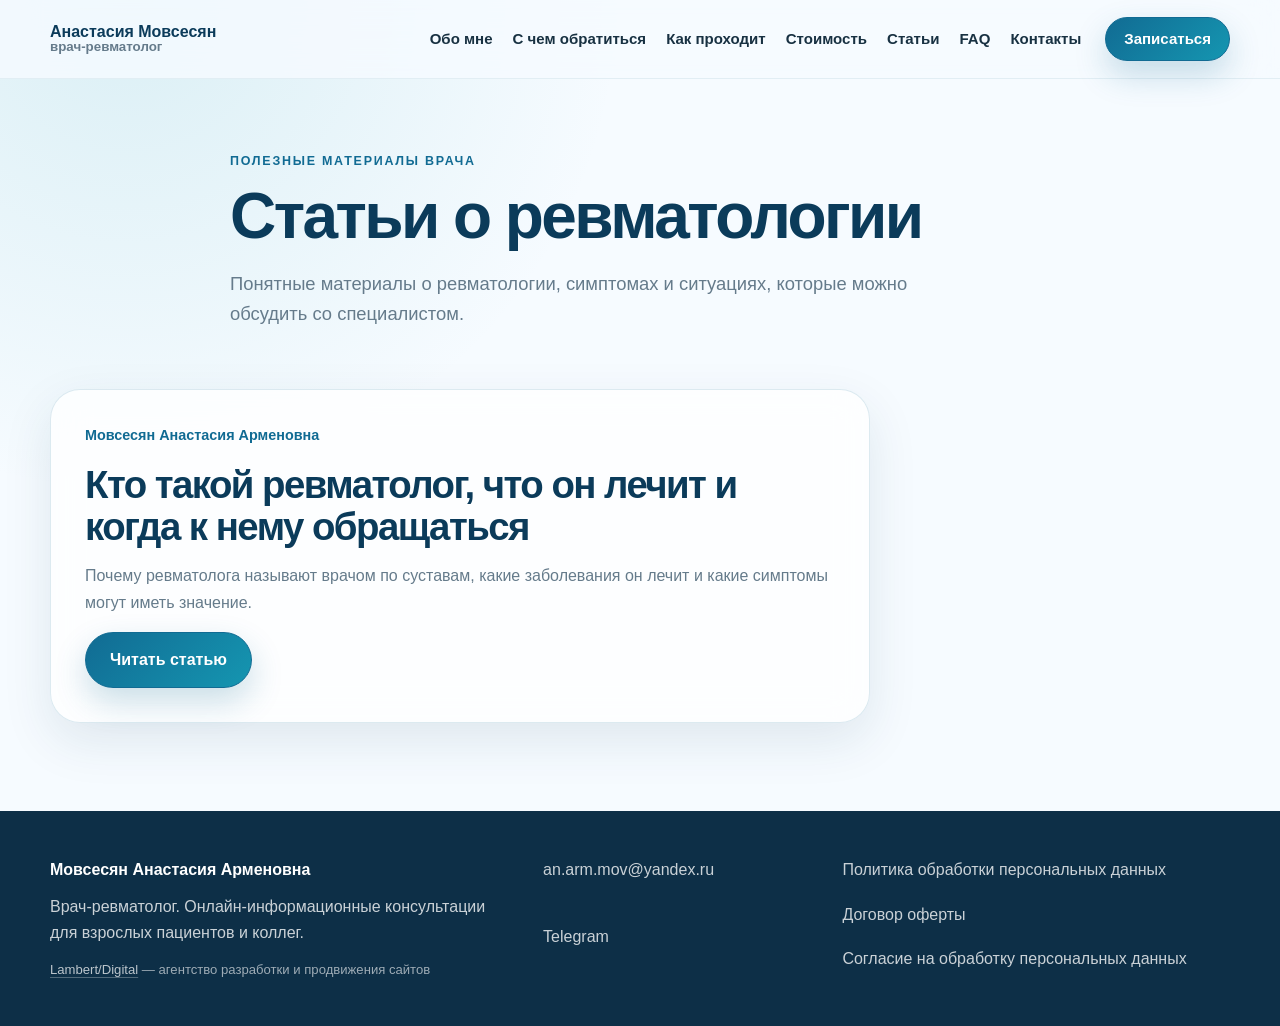
==== articles/index.html @ e56d2bd6 "Add image-free expert article section" ====
<!DOCTYPE html>
<html lang="ru"><head><meta charset="UTF-8">
<!-- Yandex.Metrika counter --><script>(function(m,e,t,r,i,k,a){m[i]=m[i]||function(){(m[i].a=m[i].a||[]).push(arguments)};m[i].l=1*new Date();for(var j=0;j<document.scripts.length;j++){if(document.scripts[j].src===r){return;}}k=e.createElement(t),a=e.getElementsByTagName(t)[0],k.async=1,k.src=r,a.parentNode.insertBefore(k,a);})(window,document,'script','https://mc.yandex.ru/metrika/tag.js?id=111388936','ym');ym(111388936,'init',{ssr:true,webvisor:true,clickmap:true,ecommerce:'dataLayer',referrer:document.referrer,url:location.href,accurateTrackBounce:true,trackLinks:true});</script><!-- /Yandex.Metrika counter -->
<meta name="viewport" content="width=device-width, initial-scale=1.0"><title>Статьи о ревматологии | Анастасия Мовсесян</title><meta name="description" content="Экспертные статьи врача-ревматолога Анастасии Мовсесян о ревматологии, заболеваниях и симптомах."><meta name="robots" content="index, follow, max-image-preview:large"><link rel="canonical" href="https://revmatolog-movsesyan.ru/articles/"><meta property="og:type" content="website"><meta property="og:url" content="https://revmatolog-movsesyan.ru/articles/"><meta property="og:title" content="Статьи о ревматологии"><meta property="og:description" content="Экспертные статьи врача-ревматолога Анастасии Мовсесян."><meta name="twitter:card" content="summary_large_image"><meta name="twitter:title" content="Статьи о ревматологии"><meta name="twitter:description" content="Экспертные статьи врача-ревматолога Анастасии Мовсесян."><link rel="icon" href="/assets/images/fav/favicon.ico" sizes="any"><meta name="theme-color" content="#0f3852"><link rel="stylesheet" href="/assets/styles/main.css"></head><body>
  <noscript><div><img src="https://mc.yandex.ru/watch/111388936" style="position:absolute; left:-9999px;" alt=""></div></noscript>
  <header class="header" data-header><div class="header__container container">
    <a class="header__brand" href="/" aria-label="На главную"><span>Анастасия Мовсесян</span><small>врач-ревматолог</small></a>
    <nav class="header__nav" data-menu aria-label="Основная навигация"><a href="/#about">Обо мне</a><a href="/#concerns">С чем обратиться</a><a href="/#process">Как проходит</a><a href="/#services">Стоимость</a><a href="/articles/">Статьи</a><a href="/#faq">FAQ</a><a href="#contacts">Контакты</a></nav>
    <a class="button button--small header__cta" href="/questionnaire.html">Записаться</a><button class="header__burger" type="button" data-menu-toggle aria-label="Открыть меню" aria-expanded="false"><span></span><span></span><span></span></button>
  </div></header>
<main class="main"><section class="articles-hero"><div class="container articles-hero__inner"><p class="eyebrow">Полезные материалы врача</p><h1>Статьи о ревматологии</h1><p class="articles-hero__lead">Понятные материалы о ревматологии, симптомах и ситуациях, которые можно обсудить со специалистом.</p></div></section><section class="articles-list"><div class="container"><article class="article-card card"><div class="article-card__content"><p class="article-card__author">Мовсесян Анастасия Арменовна</p><h2>Кто такой ревматолог, что он лечит и когда к нему обращаться</h2><p>Почему ревматолога называют врачом по суставам, какие заболевания он лечит и какие симптомы могут иметь значение.</p><a class="button" href="/articles/kto-takoy-revmatolog/">Читать статью</a></div></article></div></section></main>
  <footer class="footer" id="contacts"><div class="footer__container container"><div><a class="footer__brand" href="/">Мовсесян Анастасия Арменовна</a><p>Врач-ревматолог. Онлайн-информационные консультации для взрослых пациентов и коллег.</p><p class="footer__developer"><a href="https://lambert-digital.ru/" target="_blank" rel="noopener noreferrer">Lambert/Digital</a> — агентство разработки и продвижения сайтов</p></div><address><a href="mailto:an.arm.mov@yandex.ru">an.arm.mov@yandex.ru</a><a href="https://t.me/alter_ana" target="_blank" rel="noopener noreferrer">Telegram</a></address><nav><a href="/assets/docs/Политика_обработки_персональных_данных.docx" target="_blank" rel="noopener noreferrer">Политика обработки персональных данных</a><a href="/assets/docs/Оферта%20на%20онлайн-консультации.docx" target="_blank" rel="noopener noreferrer">Договор оферты</a><span>Согласие на обработку персональных данных</span></nav></div></footer>
  <script src="/assets/js/menu.js"></script><script src="/assets/js/animations.js"></script><script src="/assets/js/main.js"></script>
</body></html>
---- assets/styles/main.css ----
@import url("base/reset.css");
@import url("base/variables.css");
@import url("base/typography.css");
@import url("base/global.css");
@import url("base/utilities.css");
@import url("components/buttons.css");
@import url("components/cards.css");
@import url("components/badges.css");
@import url("components/accordion.css");
@import url("components/inputs.css");
@import url("components/animations.css");
@import url("layout/header.css");
@import url("layout/footer.css");
@import url("layout/hero.css");
@import url("layout/about.css");
@import url("layout/concerns.css");
@import url("layout/suitability.css");
@import url("layout/process.css");
@import url("layout/preparation.css");
@import url("layout/services.css");
@import url("layout/reviews.css");
@import url("layout/publications.css");
@import url("layout/faq.css");
@import url("layout/cta.css");
@import url("layout/form.css");
@import url("layout/legal.css");
@import url("pages/home.css");
@import url("pages/questionnaire.css");
@import url("pages/success.css");
@import url("responsive/media.css");

@import url("pages/articles.css");
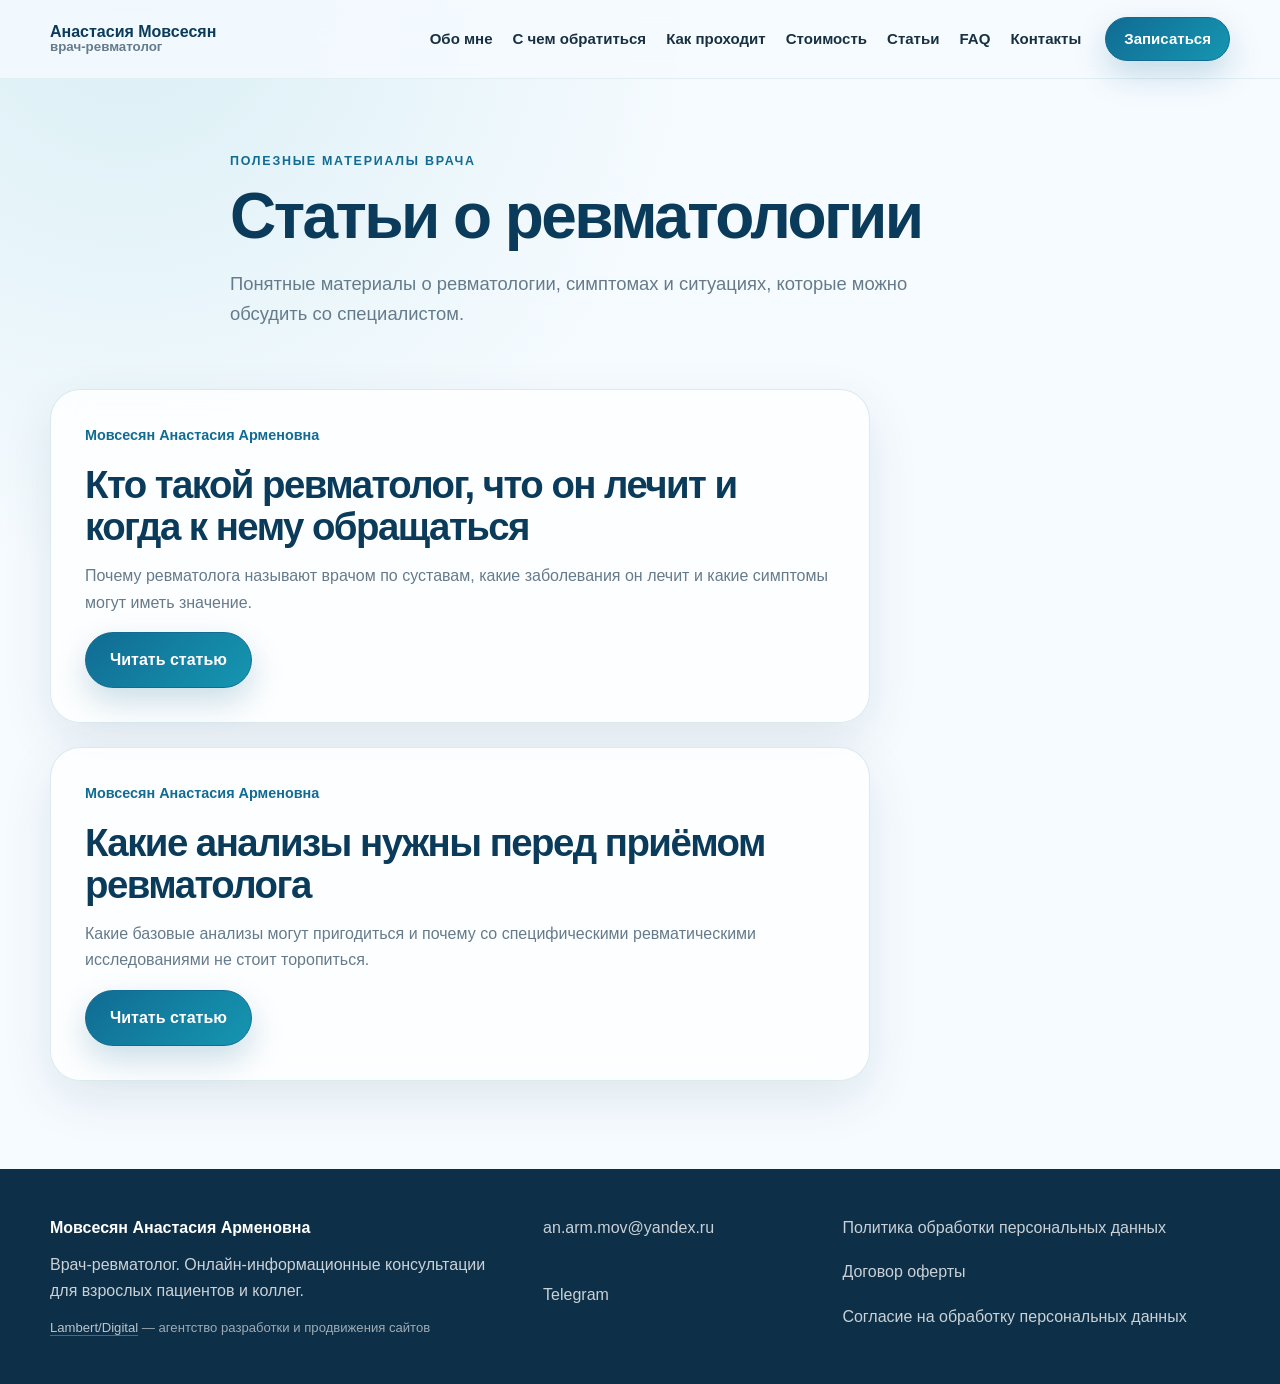
==== commit babb35f7: "Add second expert rheumatology article" ====
--- a/articles/index.html
+++ b/articles/index.html
@@ -8,7 +8,7 @@
     <nav class="header__nav" data-menu aria-label="Основная навигация"><a href="/#about">Обо мне</a><a href="/#concerns">С чем обратиться</a><a href="/#process">Как проходит</a><a href="/#services">Стоимость</a><a href="/articles/">Статьи</a><a href="/#faq">FAQ</a><a href="#contacts">Контакты</a></nav>
     <a class="button button--small header__cta" href="/questionnaire.html">Записаться</a><button class="header__burger" type="button" data-menu-toggle aria-label="Открыть меню" aria-expanded="false"><span></span><span></span><span></span></button>
   </div></header>
-<main class="main"><section class="articles-hero"><div class="container articles-hero__inner"><p class="eyebrow">Полезные материалы врача</p><h1>Статьи о ревматологии</h1><p class="articles-hero__lead">Понятные материалы о ревматологии, симптомах и ситуациях, которые можно обсудить со специалистом.</p></div></section><section class="articles-list"><div class="container"><article class="article-card card"><div class="article-card__content"><p class="article-card__author">Мовсесян Анастасия Арменовна</p><h2>Кто такой ревматолог, что он лечит и когда к нему обращаться</h2><p>Почему ревматолога называют врачом по суставам, какие заболевания он лечит и какие симптомы могут иметь значение.</p><a class="button" href="/articles/kto-takoy-revmatolog/">Читать статью</a></div></article></div></section></main>
+<main class="main"><section class="articles-hero"><div class="container articles-hero__inner"><p class="eyebrow">Полезные материалы врача</p><h1>Статьи о ревматологии</h1><p class="articles-hero__lead">Понятные материалы о ревматологии, симптомах и ситуациях, которые можно обсудить со специалистом.</p></div></section><section class="articles-list"><div class="container"><article class="article-card card"><div class="article-card__content"><p class="article-card__author">Мовсесян Анастасия Арменовна</p><h2>Кто такой ревматолог, что он лечит и когда к нему обращаться</h2><p>Почему ревматолога называют врачом по суставам, какие заболевания он лечит и какие симптомы могут иметь значение.</p><a class="button" href="/articles/kto-takoy-revmatolog/">Читать статью</a></div></article><article class="article-card card"><div class="article-card__content"><p class="article-card__author">Мовсесян Анастасия Арменовна</p><h2>Какие анализы нужны перед приёмом ревматолога</h2><p>Какие базовые анализы могут пригодиться и почему со специфическими ревматическими исследованиями не стоит торопиться.</p><a class="button" href="/articles/analizy-pered-priemom-revmatologa/">Читать статью</a></div></article></div></section></main>
   <footer class="footer" id="contacts"><div class="footer__container container"><div><a class="footer__brand" href="/">Мовсесян Анастасия Арменовна</a><p>Врач-ревматолог. Онлайн-информационные консультации для взрослых пациентов и коллег.</p><p class="footer__developer"><a href="https://lambert-digital.ru/" target="_blank" rel="noopener noreferrer">Lambert/Digital</a> — агентство разработки и продвижения сайтов</p></div><address><a href="mailto:an.arm.mov@yandex.ru">an.arm.mov@yandex.ru</a><a href="https://t.me/alter_ana" target="_blank" rel="noopener noreferrer">Telegram</a></address><nav><a href="/assets/docs/Политика_обработки_персональных_данных.docx" target="_blank" rel="noopener noreferrer">Политика обработки персональных данных</a><a href="/assets/docs/Оферта%20на%20онлайн-консультации.docx" target="_blank" rel="noopener noreferrer">Договор оферты</a><span>Согласие на обработку персональных данных</span></nav></div></footer>
   <script src="/assets/js/menu.js"></script><script src="/assets/js/animations.js"></script><script src="/assets/js/main.js"></script>
 </body></html>
